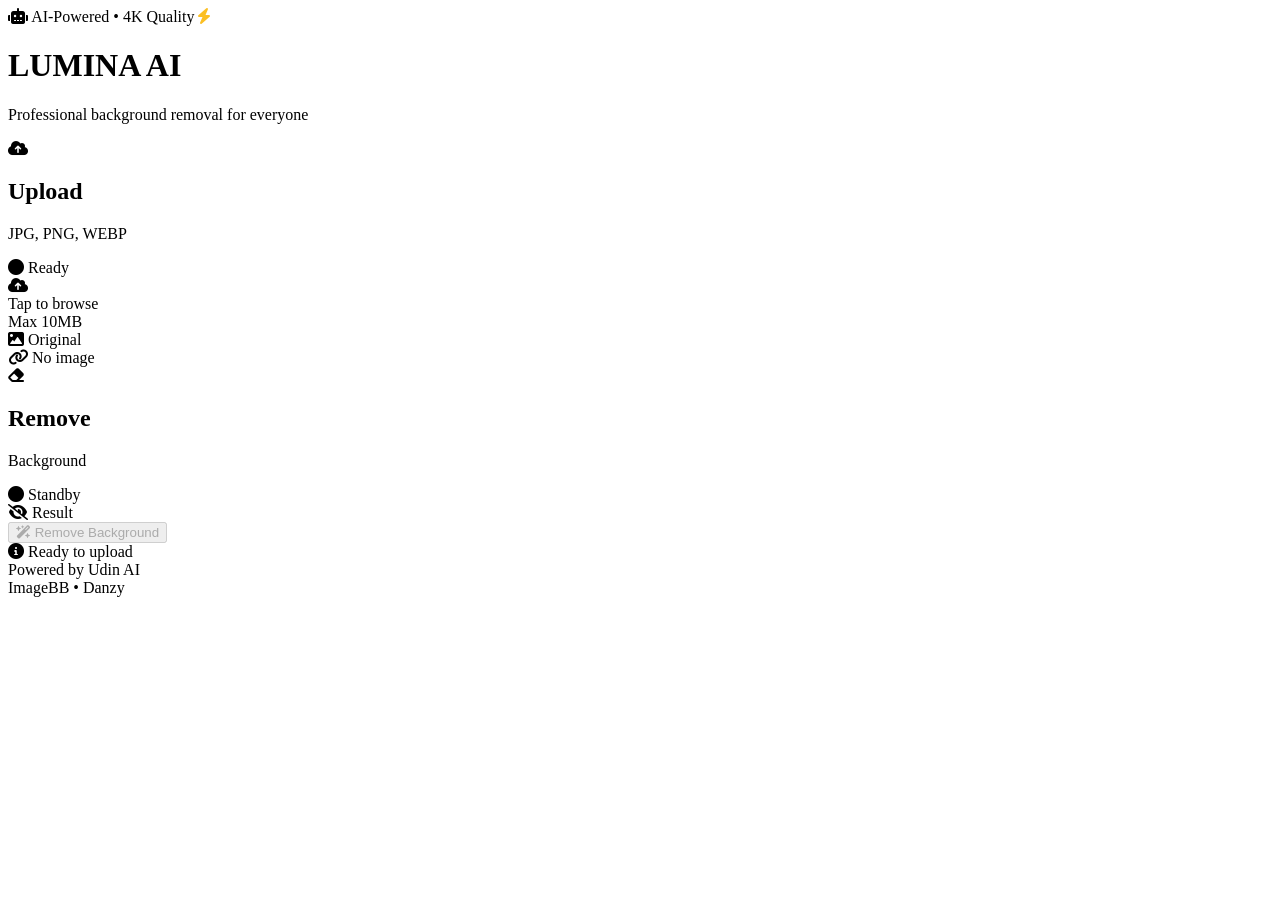
==== index.html @ 17871f69 "Update and rename Index.html to index.html" ====
<!DOCTYPE html>
<html lang="id">
<head>
    <meta charset="UTF-8">
    <meta name="viewport" content="width=device-width, initial-scale=1.0, maximum-scale=1.0, user-scalable=yes">
    <title>LUMINA - AI Background Remover</title>
    
    <!-- Font Awesome 6 -->
    <link rel="stylesheet" href="https://cdnjs.cloudflare.com/ajax/libs/font-awesome/6.0.0-beta3/css/all.min.css">
    <!-- Google Fonts -->
    <link href="https://fonts.googleapis.com/css2?family=Inter:wght@300;400;500;600;700;800&family=Plus+Jakarta+Sans:wght@300;400;500;600;700;800&display=swap" rel="stylesheet">
    <!-- Custom CSS -->
    <link rel="stylesheet" href="styles.css">
</head>
<body>
    <div class="orb orb-1"></div>
    <div class="orb orb-2"></div>

    <div class="container">
        <div class="header">
            <div class="header-badge">
                <i class="fas fa-robot"></i>
                <span>AI-Powered • 4K Quality</span>
                <i class="fas fa-bolt" style="color: #fbbf24;"></i>
            </div>
            <h1>LUMINA AI</h1>
            <p>Professional background removal for everyone</p>
        </div>

        <div class="grid-panel">
            <!-- Left Card: Upload -->
            <div class="card">
                <div class="card-header">
                    <div class="card-title">
                        <div class="card-icon">
                            <i class="fas fa-cloud-arrow-up"></i>
                        </div>
                        <div>
                            <h2>Upload</h2>
                            <p>JPG, PNG, WEBP</p>
                        </div>
                    </div>
                    <div class="card-status status-standby" id="uploadStatus">
                        <i class="fas fa-circle"></i>
                        <span id="uploadStatusText">Ready</span>
                    </div>
                </div>

                <input type="file" id="fileInput" accept="image/*" hidden>

                <div class="upload-area" id="dropZone">
                    <i class="fas fa-cloud-upload-alt"></i>
                    <div class="text">Tap to browse</div>
                    <div class="small">Max 10MB</div>
                </div>

                <div class="preview-container">
                    <div class="preview-box" id="originalPreview">
                        <div class="placeholder-preview">
                            <i class="fas fa-image"></i>
                            <span>Original</span>
                        </div>
                    </div>
                </div>

                <div class="url-badge" id="urlBadge">
                    <i class="fas fa-link"></i>
                    <span id="urlText">No image</span>
                </div>
            </div>

            <!-- Right Card: Result -->
            <div class="card">
                <div class="card-header">
                    <div class="card-title">
                        <div class="card-icon">
                            <i class="fas fa-eraser"></i>
                        </div>
                        <div>
                            <h2>Remove</h2>
                            <p>Background</p>
                        </div>
                    </div>
                    <div class="card-status status-standby" id="processStatus">
                        <i class="fas fa-circle"></i>
                        <span id="processStatusText">Standby</span>
                    </div>
                </div>

                <div class="preview-container">
                    <div class="preview-box" id="resultPreview">
                        <div class="placeholder-preview">
                            <i class="fas fa-eye-slash"></i>
                            <span>Result</span>
                        </div>
                    </div>
                </div>

                <button class="btn btn-primary" id="processBtn" disabled>
                    <i class="fas fa-wand-magic-sparkles"></i>
                    Remove Background
                </button>

                <div class="status-message info" id="statusMsg">
                    <i class="fas fa-info-circle"></i>
                    <span id="statusText">Ready to upload</span>
                </div>

                <div id="downloadSection" style="display: none; text-align: center;">
                    <a id="downloadLink" class="download-btn" download="lumina-removed.png">
                        <i class="fas fa-download"></i>
                        Download PNG
                    </a>
                </div>
            </div>
        </div>

        <div class="footer">
            <div>Powered by <span>Udin AI</span></div>
            <div class="footer-divider"></div>
            <div>ImageBB • Danzy</div>
        </div>
    </div>

    <!-- Config & Script -->
    <script src="config.json" type="application/json" id="app-config"></script>
    <script src="script.js"></script>
</body>
</html>
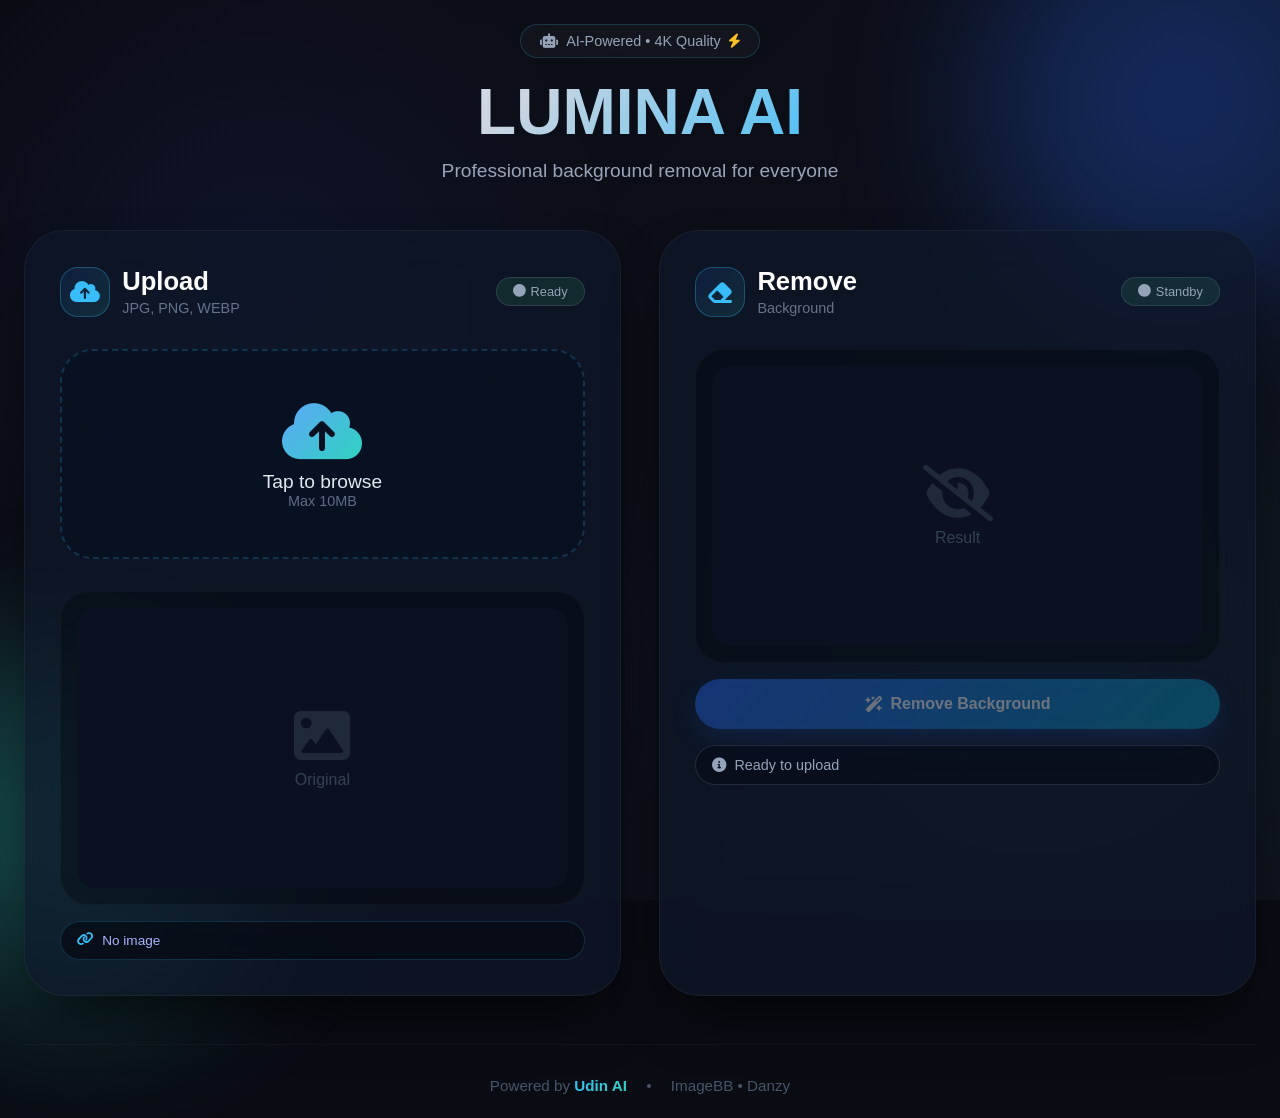
==== commit 52bd1abf: "Update index.html" ====
--- a/index.html
+++ b/index.html
@@ -4,13 +4,505 @@
     <meta charset="UTF-8">
     <meta name="viewport" content="width=device-width, initial-scale=1.0, maximum-scale=1.0, user-scalable=yes">
     <title>LUMINA - AI Background Remover</title>
-    
     <!-- Font Awesome 6 -->
     <link rel="stylesheet" href="https://cdnjs.cloudflare.com/ajax/libs/font-awesome/6.0.0-beta3/css/all.min.css">
     <!-- Google Fonts -->
     <link href="https://fonts.googleapis.com/css2?family=Inter:wght@300;400;500;600;700;800&family=Plus+Jakarta+Sans:wght@300;400;500;600;700;800&display=swap" rel="stylesheet">
-    <!-- Custom CSS -->
-    <link rel="stylesheet" href="styles.css">
+    <style>
+        * {
+            margin: 0;
+            padding: 0;
+            box-sizing: border-box;
+        }
+
+        body {
+            font-family: 'Plus Jakarta Sans', 'Inter', sans-serif;
+            background: #0a0c14;
+            min-height: 100vh;
+            display: flex;
+            flex-direction: column;
+            align-items: center;
+            justify-content: center;
+            padding: 1rem;
+            position: relative;
+            overflow-x: hidden;
+        }
+
+        /* Animated background */
+        body::before {
+            content: '';
+            position: fixed;
+            width: 100%;
+            height: 100%;
+            top: 0;
+            left: 0;
+            background: radial-gradient(circle at 20% 30%, rgba(46, 91, 255, 0.08) 0%, transparent 30%),
+                        radial-gradient(circle at 80% 70%, rgba(0, 255, 209, 0.06) 0%, transparent 35%),
+                        linear-gradient(135deg, #0a0c14 0%, #0f121c 100%);
+            pointer-events: none;
+            z-index: -1;
+        }
+
+        .orb {
+            position: fixed;
+            border-radius: 50%;
+            filter: blur(80px);
+            z-index: -1;
+            opacity: 0.3;
+        }
+
+        .orb-1 {
+            width: min(400px, 80vw);
+            height: min(400px, 80vw);
+            background: #2563eb;
+            top: -100px;
+            right: -100px;
+            animation: float 20s ease-in-out infinite;
+        }
+
+        .orb-2 {
+            width: min(350px, 70vw);
+            height: min(350px, 70vw);
+            background: #2dd4bf;
+            bottom: -100px;
+            left: -100px;
+            animation: float 15s ease-in-out infinite reverse;
+        }
+
+        @keyframes float {
+            0%, 100% { transform: translate(0, 0) scale(1); }
+            50% { transform: translate(30px, 30px) scale(1.1); }
+        }
+
+        .container {
+            max-width: 1300px;
+            width: 100%;
+            margin: 0 auto;
+            position: relative;
+            padding: 0.5rem;
+        }
+
+        /* Header */
+        .header {
+            text-align: center;
+            margin-bottom: clamp(1.5rem, 4vw, 3rem);
+        }
+
+        .header-badge {
+            display: inline-flex;
+            align-items: center;
+            gap: 8px;
+            background: rgba(255, 255, 255, 0.03);
+            backdrop-filter: blur(10px);
+            border: 1px solid rgba(56, 189, 248, 0.2);
+            border-radius: 100px;
+            padding: 0.5rem 1.2rem;
+            margin-bottom: 1.2rem;
+            color: #94a3b8;
+            font-weight: 500;
+            font-size: clamp(0.75rem, 2vw, 0.9rem);
+        }
+
+        .header h1 {
+            font-size: clamp(2.5rem, 8vw, 4rem);
+            font-weight: 800;
+            background: linear-gradient(135deg, #ffffff 0%, #cbd5e1 40%, #38bdf8 70%, #2dd4bf 100%);
+            -webkit-background-clip: text;
+            background-clip: text;
+            color: transparent;
+            line-height: 1.1;
+            margin-bottom: 0.8rem;
+        }
+
+        .header p {
+            color: #9aa4b8;
+            font-size: clamp(0.9rem, 3vw, 1.2rem);
+            max-width: 600px;
+            margin: 0 auto;
+            padding: 0 1rem;
+        }
+
+        /* Grid */
+        .grid-panel {
+            display: grid;
+            grid-template-columns: 1fr 1fr;
+            gap: clamp(1rem, 3vw, 2.5rem);
+            margin-bottom: clamp(1.5rem, 4vw, 3rem);
+        }
+
+        @media (max-width: 768px) {
+            .grid-panel {
+                grid-template-columns: 1fr;
+                gap: 1.2rem;
+            }
+        }
+
+        /* Card */
+        .card {
+            background: rgba(15, 23, 42, 0.7);
+            backdrop-filter: blur(20px);
+            border: 1px solid rgba(255, 255, 255, 0.05);
+            border-radius: clamp(1.5rem, 4vw, 2.5rem);
+            padding: clamp(1.2rem, 3vw, 2.2rem);
+            box-shadow: 0 30px 60px -20px rgba(0, 0, 0, 0.8);
+            width: 100%;
+        }
+
+        .card-header {
+            display: flex;
+            align-items: center;
+            justify-content: space-between;
+            margin-bottom: clamp(1rem, 2.5vw, 2rem);
+            flex-wrap: wrap;
+            gap: 0.8rem;
+        }
+
+        .card-title {
+            display: flex;
+            align-items: center;
+            gap: clamp(8px, 2vw, 12px);
+        }
+
+        .card-icon {
+            width: clamp(40px, 8vw, 50px);
+            height: clamp(40px, 8vw, 50px);
+            background: linear-gradient(135deg, #2563eb20, #2dd4bf20);
+            border: 1px solid rgba(56, 189, 248, 0.3);
+            border-radius: clamp(14px, 3vw, 18px);
+            display: flex;
+            align-items: center;
+            justify-content: center;
+            font-size: clamp(1.2rem, 4vw, 1.5rem);
+            color: #38bdf8;
+        }
+
+        .card-title h2 {
+            color: white;
+            font-size: clamp(1.2rem, 4vw, 1.6rem);
+            font-weight: 600;
+        }
+
+        .card-title p {
+            color: #64748b;
+            font-size: clamp(0.75rem, 2vw, 0.9rem);
+            margin-top: 0.2rem;
+        }
+
+        .card-status {
+            background: rgba(74, 222, 128, 0.1);
+            border: 1px solid rgba(74, 222, 128, 0.2);
+            border-radius: 100px;
+            padding: 0.4rem 1rem;
+            font-size: clamp(0.7rem, 2vw, 0.8rem);
+            font-weight: 500;
+            display: flex;
+            align-items: center;
+            gap: 5px;
+            white-space: nowrap;
+        }
+
+        /* Status colors */
+        .status-ready {
+            color: #4ade80;
+            border-color: #4ade8030;
+        }
+        .status-uploading {
+            color: #fbbf24;
+            border-color: #fbbf2430;
+        }
+        .status-processing {
+            color: #fbbf24;
+            border-color: #fbbf2430;
+        }
+        .status-error {
+            color: #f87171;
+            border-color: #f8717130;
+        }
+        .status-standby {
+            color: #94a3b8;
+            border-color: #94a3b830;
+        }
+
+        /* Upload Area */
+        .upload-area {
+            border: 2px dashed rgba(56, 189, 248, 0.2);
+            border-radius: clamp(1.2rem, 4vw, 2rem);
+            padding: clamp(1.5rem, 5vw, 3rem) clamp(1rem, 3vw, 1.5rem);
+            text-align: center;
+            cursor: pointer;
+            transition: all 0.3s ease;
+            background: rgba(2, 10, 25, 0.3);
+            margin-bottom: clamp(1rem, 3vw, 2rem);
+            -webkit-tap-highlight-color: transparent;
+        }
+
+        .upload-area:active {
+            transform: scale(0.98);
+            background: rgba(56, 189, 248, 0.1);
+        }
+
+        .upload-area i {
+            font-size: clamp(2.5rem, 8vw, 4rem);
+            background: linear-gradient(135deg, #60a5fa, #2dd4bf);
+            -webkit-background-clip: text;
+            background-clip: text;
+            color: transparent;
+            margin-bottom: 0.5rem;
+        }
+
+        .upload-area .text {
+            color: #e2e8f0;
+            font-size: clamp(0.9rem, 3vw, 1.2rem);
+            font-weight: 500;
+        }
+
+        .upload-area .small {
+            color: #5f6c86;
+            font-size: clamp(0.7rem, 2.5vw, 0.9rem);
+        }
+
+        /* Preview */
+        .preview-container {
+            background: rgba(0, 0, 0, 0.3);
+            border-radius: clamp(1.2rem, 4vw, 1.8rem);
+            padding: clamp(0.5rem, 2vw, 1rem);
+            border: 1px solid rgba(255, 255, 255, 0.03);
+            width: 100%;
+        }
+
+        .preview-box {
+            aspect-ratio: 1 / 1;
+            width: 100%;
+            max-height: 280px;
+            border-radius: clamp(0.8rem, 3vw, 1.2rem);
+            overflow: hidden;
+            background: #0b1120;
+            display: flex;
+            align-items: center;
+            justify-content: center;
+        }
+
+        .preview-box img {
+            max-width: 100%;
+            max-height: 100%;
+            width: auto;
+            height: auto;
+            object-fit: contain;
+        }
+
+        .placeholder-preview {
+            display: flex;
+            flex-direction: column;
+            align-items: center;
+            color: #334155;
+            gap: 0.5rem;
+            text-align: center;
+            padding: 1rem;
+        }
+
+        .placeholder-preview i {
+            font-size: clamp(2rem, 8vw, 3.5rem);
+            opacity: 0.5;
+        }
+
+        /* URL Badge */
+        .url-badge {
+            background: rgba(0, 0, 0, 0.4);
+            backdrop-filter: blur(10px);
+            border: 1px solid rgba(56, 189, 248, 0.2);
+            border-radius: 100px;
+            padding: 0.7rem 1rem;
+            margin-top: 1rem;
+            display: flex;
+            align-items: center;
+            gap: 8px;
+            color: #a5b4fc;
+            font-size: clamp(0.7rem, 2.5vw, 0.85rem);
+            width: 100%;
+        }
+
+        .url-badge i {
+            color: #38bdf8;
+            flex-shrink: 0;
+        }
+
+        .url-badge span {
+            flex: 1;
+            overflow: hidden;
+            text-overflow: ellipsis;
+            white-space: nowrap;
+        }
+
+        .url-badge.success {
+            border-color: #4ade80;
+            background: rgba(74, 222, 128, 0.05);
+        }
+
+        /* Button */
+        .btn {
+            background: rgba(15, 23, 42, 0.8);
+            backdrop-filter: blur(10px);
+            border: 1px solid rgba(255, 255, 255, 0.05);
+            color: white;
+            padding: clamp(0.8rem, 3vw, 1rem) clamp(1rem, 4vw, 2rem);
+            border-radius: 100px;
+            font-weight: 600;
+            font-size: clamp(0.9rem, 3.5vw, 1rem);
+            cursor: pointer;
+            transition: all 0.2s ease;
+            display: inline-flex;
+            align-items: center;
+            justify-content: center;
+            gap: 8px;
+            width: 100%;
+            min-height: 48px;
+            border: none;
+            margin-top: 1rem;
+        }
+
+        .btn-primary {
+            background: linear-gradient(135deg, #2563eb, #0891b2);
+            box-shadow: 0 10px 30px -5px #2563eb80;
+        }
+
+        .btn-primary:not(:disabled):hover {
+            background: linear-gradient(135deg, #3b82f6, #06b6d4);
+            transform: translateY(-2px);
+        }
+
+        .btn-primary:not(:disabled):active {
+            transform: scale(0.97);
+        }
+
+        .btn:disabled {
+            opacity: 0.4;
+            cursor: not-allowed;
+            pointer-events: none;
+        }
+
+        /* Spinner */
+        .spinner {
+            width: clamp(20px, 5vw, 24px);
+            height: clamp(20px, 5vw, 24px);
+            border: 3px solid rgba(255, 255, 255, 0.1);
+            border-radius: 50%;
+            border-top-color: #38bdf8;
+            border-right-color: #2dd4bf;
+            animation: spin 0.8s linear infinite;
+        }
+
+        .spinner-lg {
+            width: clamp(40px, 10vw, 50px);
+            height: clamp(40px, 10vw, 50px);
+            border-width: 4px;
+        }
+
+        @keyframes spin {
+            to { transform: rotate(360deg); }
+        }
+
+        /* Result Image */
+        .result-image {
+            max-width: 100%;
+            max-height: 100%;
+            width: auto;
+            height: auto;
+            object-fit: contain;
+        }
+
+        /* Download Button */
+        .download-btn {
+            background: linear-gradient(135deg, #1e293b, #0f172a);
+            border: 1px solid #2dd4bf;
+            color: white;
+            border-radius: 100px;
+            padding: clamp(0.7rem, 3vw, 0.9rem) clamp(1.2rem, 4vw, 2rem);
+            font-size: clamp(0.85rem, 3vw, 1rem);
+            font-weight: 600;
+            display: inline-flex;
+            align-items: center;
+            justify-content: center;
+            gap: 8px;
+            cursor: pointer;
+            transition: all 0.2s;
+            margin-top: 1rem;
+            text-decoration: none;
+            min-width: 160px;
+            min-height: 44px;
+        }
+
+        .download-btn:active {
+            background: #2dd4bf20;
+            transform: scale(0.96);
+        }
+
+        /* Status Message */
+        .status-message {
+            margin-top: 1rem;
+            padding: 0.7rem 1rem;
+            border-radius: 100px;
+            font-size: clamp(0.8rem, 2.5vw, 0.9rem);
+            display: flex;
+            align-items: center;
+            gap: 8px;
+            background: rgba(0, 0, 0, 0.3);
+            backdrop-filter: blur(10px);
+            border: 1px solid rgba(255, 255, 255, 0.05);
+            width: 100%;
+        }
+
+        .status-message.success {
+            color: #4ade80;
+            border-color: #4ade8030;
+        }
+
+        .status-message.error {
+            color: #f87171;
+            border-color: #f8717130;
+        }
+
+        .status-message.info {
+            color: #94a3b8;
+            border-color: #94a3b830;
+        }
+
+        /* Footer */
+        .footer {
+            text-align: center;
+            margin-top: clamp(1.5rem, 5vw, 3rem);
+            padding-top: clamp(1rem, 3vw, 2rem);
+            border-top: 1px solid rgba(255, 255, 255, 0.03);
+            display: flex;
+            align-items: center;
+            justify-content: center;
+            gap: clamp(8px, 2vw, 20px);
+            color: #475569;
+            font-size: clamp(0.7rem, 2.5vw, 0.95rem);
+            flex-wrap: wrap;
+        }
+
+        .footer span {
+            background: linear-gradient(135deg, #38bdf8, #2dd4bf);
+            -webkit-background-clip: text;
+            background-clip: text;
+            color: transparent;
+            font-weight: 700;
+        }
+
+        .footer-divider {
+            width: 4px;
+            height: 4px;
+            background: #475569;
+            border-radius: 50%;
+        }
+
+        @media (max-width: 360px) {
+            .card-header {
+                flex-direction: column;
+                align-items: flex-start;
+            }
+        }
+    </style>
 </head>
 <body>
     <div class="orb orb-1"></div>
@@ -122,8 +614,323 @@
         </div>
     </div>
 
-    <!-- Config & Script -->
-    <script src="config.json" type="application/json" id="app-config"></script>
-    <script src="script.js"></script>
+    <script>
+        (function() {
+            // Konfigurasi
+            const IMGBB_API_KEY = '3db9b8e60b427496c632c2ad04a2fb7e';
+            const REMOVE_BG_API = 'https://api.danzy.web.id/api/maker/removebg?url=';
+            
+            // DOM Elements
+            const fileInput = document.getElementById('fileInput');
+            const dropZone = document.getElementById('dropZone');
+            const originalPreview = document.getElementById('originalPreview');
+            const resultPreview = document.getElementById('resultPreview');
+            const processBtn = document.getElementById('processBtn');
+            const statusMsg = document.getElementById('statusMsg');
+            const statusText = document.getElementById('statusText');
+            const urlBadge = document.getElementById('urlBadge');
+            const urlText = document.getElementById('urlText');
+            const uploadStatus = document.getElementById('uploadStatus');
+            const uploadStatusText = document.getElementById('uploadStatusText');
+            const processStatus = document.getElementById('processStatus');
+            const processStatusText = document.getElementById('processStatusText');
+            const downloadSection = document.getElementById('downloadSection');
+            const downloadLink = document.getElementById('downloadLink');
+
+            // State
+            let selectedFile = null;
+            let publicImageUrl = null;
+            let resultBlobUrl = null;
+            let isProcessing = false;
+
+            // Update status upload
+            function setUploadStatus(status, message) {
+                uploadStatus.className = 'card-status';
+                switch(status) {
+                    case 'ready':
+                        uploadStatus.classList.add('status-ready');
+                        uploadStatus.innerHTML = '<i class="fas fa-circle"></i><span>Ready</span>';
+                        break;
+                    case 'uploading':
+                        uploadStatus.classList.add('status-uploading');
+                        uploadStatus.innerHTML = '<i class="fas fa-spinner fa-pulse"></i><span>Uploading</span>';
+                        break;
+                    case 'error':
+                        uploadStatus.classList.add('status-error');
+                        uploadStatus.innerHTML = '<i class="fas fa-circle"></i><span>Error</span>';
+                        break;
+                }
+                if (message) uploadStatusText.textContent = message;
+            }
+
+            // Update status proses
+            function setProcessStatus(status, message) {
+                processStatus.className = 'card-status';
+                switch(status) {
+                    case 'standby':
+                        processStatus.classList.add('status-standby');
+                        processStatus.innerHTML = '<i class="fas fa-circle"></i><span>Standby</span>';
+                        break;
+                    case 'processing':
+                        processStatus.classList.add('status-processing');
+                        processStatus.innerHTML = '<i class="fas fa-spinner fa-pulse"></i><span>Processing</span>';
+                        break;
+                    case 'success':
+                        processStatus.classList.add('status-ready');
+                        processStatus.innerHTML = '<i class="fas fa-circle"></i><span>Done</span>';
+                        break;
+                    case 'error':
+                        processStatus.classList.add('status-error');
+                        processStatus.innerHTML = '<i class="fas fa-circle"></i><span>Error</span>';
+                        break;
+                }
+                if (message) processStatusText.textContent = message;
+            }
+
+            // Update main status message
+            function setMainStatus(type, message) {
+                statusMsg.className = 'status-message ' + type;
+                statusText.textContent = message;
+                
+                const icon = {
+                    success: 'fa-check-circle',
+                    error: 'fa-times-circle',
+                    info: 'fa-info-circle'
+                }[type] || 'fa-info-circle';
+                
+                statusMsg.innerHTML = `<i class="fas ${icon}"></i><span>${message}</span>`;
+            }
+
+            // Upload ke ImageBB
+            async function uploadToImageBB(file) {
+                const formData = new FormData();
+                formData.append('image', file);
+
+                const response = await fetch(`https://api.imgbb.com/1/upload?key=${IMGBB_API_KEY}`, {
+                    method: 'POST',
+                    body: formData
+                });
+
+                if (!response.ok) {
+                    throw new Error(`HTTP ${response.status}`);
+                }
+
+                const data = await response.json();
+                
+                if (data.success) {
+                    return data.data.url;
+                } else {
+                    throw new Error(data.error?.message || 'Upload failed');
+                }
+            }
+
+            // Handle File
+            async function handleFile(file) {
+                // Validasi
+                if (!file.type.startsWith('image/')) {
+                    setMainStatus('error', 'Please select an image file');
+                    return;
+                }
+                if (file.size > 10 * 1024 * 1024) {
+                    setMainStatus('error', 'Max file size 10MB');
+                    return;
+                }
+
+                selectedFile = file;
+                
+                // Preview original
+                const reader = new FileReader();
+                reader.onload = (e) => {
+                    originalPreview.innerHTML = `<img src="${e.target.result}" alt="original">`;
+                };
+                reader.readAsDataURL(file);
+
+                // Reset result
+                resetResult();
+                
+                // Update UI
+                setMainStatus('info', 'Uploading to ImageBB...');
+                setUploadStatus('uploading');
+                urlText.innerText = 'Uploading...';
+                urlBadge.classList.remove('success');
+                processBtn.disabled = true;
+
+                try {
+                    const imageUrl = await uploadToImageBB(file);
+                    publicImageUrl = imageUrl;
+                    
+                    // Sukses
+                    urlText.innerText = '✓ Image ready';
+                    urlBadge.classList.add('success');
+                    setMainStatus('success', 'Image ready! Click remove background');
+                    setUploadStatus('ready');
+                    processBtn.disabled = false;
+                    
+                } catch (error) {
+                    console.error('Upload error:', error);
+                    setMainStatus('error', 'Upload failed: ' + (error.message || 'Unknown error'));
+                    setUploadStatus('error');
+                    urlText.innerText = 'Upload failed';
+                    publicImageUrl = null;
+                }
+            }
+
+            // Process Remove Background
+            async function processRemoveBackground() {
+                if (!publicImageUrl || isProcessing) {
+                    console.log('Cannot process:', { publicImageUrl, isProcessing });
+                    return;
+                }
+
+                isProcessing = true;
+                processBtn.disabled = true;
+                
+                // Update UI
+                setMainStatus('info', 'AI is removing background...');
+                setProcessStatus('processing');
+                resultPreview.innerHTML = `
+                    <div class="placeholder-preview">
+                        <div class="spinner spinner-lg"></div>
+                        <span>Processing...</span>
+                    </div>
+                `;
+                downloadSection.style.display = 'none';
+
+                try {
+                    const apiUrl = `${REMOVE_BG_API}${encodeURIComponent(publicImageUrl)}`;
+                    console.log('Calling API:', apiUrl);
+                    
+                    const controller = new AbortController();
+                    const timeout = setTimeout(() => controller.abort(), 30000);
+
+                    const response = await fetch(apiUrl, {
+                        signal: controller.signal,
+                        method: 'GET',
+                        mode: 'cors',
+                        headers: {
+                            'Accept': 'image/*'
+                        }
+                    });
+                    
+                    clearTimeout(timeout);
+
+                    if (!response.ok) {
+                        throw new Error(`API error (${response.status})`);
+                    }
+
+                    const contentType = response.headers.get('content-type');
+                    if (!contentType || !contentType.startsWith('image/')) {
+                        throw new Error('Invalid response format');
+                    }
+
+                    const blob = await response.blob();
+                    
+                    if (resultBlobUrl) {
+                        URL.revokeObjectURL(resultBlobUrl);
+                    }
+                    resultBlobUrl = URL.createObjectURL(blob);
+                    
+                    // Tampilkan hasil
+                    resultPreview.innerHTML = `<img src="${resultBlobUrl}" class="result-image" alt="removed background">`;
+                    
+                    // Siapkan download
+                    downloadLink.href = resultBlobUrl;
+                    downloadLink.download = `lumina-${Date.now()}.png`;
+                    downloadSection.style.display = 'block';
+                    
+                    // Update status
+                    setMainStatus('success', 'Background removed successfully!');
+                    setProcessStatus('success');
+                    
+                } catch (error) {
+                    console.error('Process error:', error);
+                    
+                    let errorMessage = 'Processing failed';
+                    if (error.name === 'AbortError') {
+                        errorMessage = 'Request timeout';
+                    } else if (error.message) {
+                        errorMessage = error.message;
+                    }
+                    
+                    setMainStatus('error', errorMessage);
+                    setProcessStatus('error');
+                    
+                    resultPreview.innerHTML = `
+                        <div class="placeholder-preview">
+                            <i class="fas fa-exclamation-triangle" style="color: #f87171;"></i>
+                            <span>Failed</span>
+                        </div>
+                    `;
+                } finally {
+                    isProcessing = false;
+                    if (publicImageUrl) {
+                        processBtn.disabled = false;
+                    }
+                }
+            }
+
+            // Reset result
+            function resetResult() {
+                resultPreview.innerHTML = `
+                    <div class="placeholder-preview">
+                        <i class="fas fa-eye-slash"></i>
+                        <span>Result</span>
+                    </div>
+                `;
+                downloadSection.style.display = 'none';
+                setProcessStatus('standby');
+                if (resultBlobUrl) {
+                    URL.revokeObjectURL(resultBlobUrl);
+                    resultBlobUrl = null;
+                }
+            }
+
+            // Event Listeners
+            dropZone.addEventListener('click', () => {
+                fileInput.click();
+            });
+
+            dropZone.addEventListener('dragover', (e) => {
+                e.preventDefault();
+                dropZone.style.borderColor = '#38bdf8';
+                dropZone.style.background = 'rgba(56, 189, 248, 0.1)';
+            });
+
+            dropZone.addEventListener('dragleave', () => {
+                dropZone.style.borderColor = 'rgba(56, 189, 248, 0.2)';
+                dropZone.style.background = 'rgba(2, 10, 25, 0.3)';
+            });
+
+            dropZone.addEventListener('drop', (e) => {
+                e.preventDefault();
+                dropZone.style.borderColor = 'rgba(56, 189, 248, 0.2)';
+                dropZone.style.background = 'rgba(2, 10, 25, 0.3)';
+                
+                if (e.dataTransfer.files.length > 0) {
+                    handleFile(e.dataTransfer.files[0]);
+                }
+            });
+
+            fileInput.addEventListener('change', (e) => {
+                if (e.target.files.length > 0) {
+                    handleFile(e.target.files[0]);
+                }
+            });
+
+            processBtn.addEventListener('click', (e) => {
+                e.preventDefault();
+                processRemoveBackground();
+            });
+
+            // Cleanup
+            window.addEventListener('beforeunload', () => {
+                if (resultBlobUrl) {
+                    URL.revokeObjectURL(resultBlobUrl);
+                }
+            });
+
+            console.log('App initialized');
+        })();
+    </script>
 </body>
 </html>
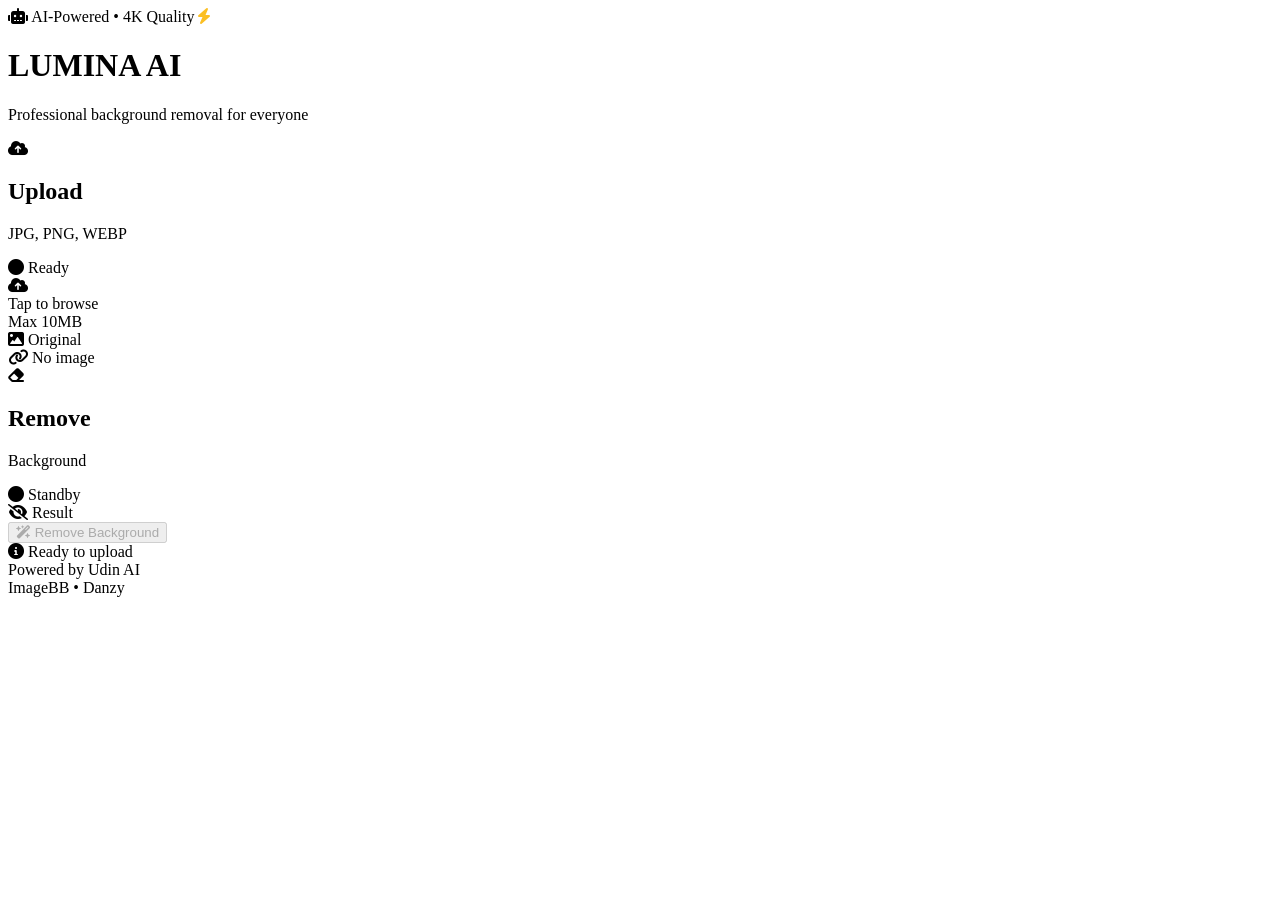
==== commit dbe58f61: "Create index.html" ====
--- a/index.html
+++ b/index.html
@@ -4,505 +4,13 @@
     <meta charset="UTF-8">
     <meta name="viewport" content="width=device-width, initial-scale=1.0, maximum-scale=1.0, user-scalable=yes">
     <title>LUMINA - AI Background Remover</title>
-    <!-- Font Awesome 6 -->
+    
+    <!-- Fonts & Icons -->
     <link rel="stylesheet" href="https://cdnjs.cloudflare.com/ajax/libs/font-awesome/6.0.0-beta3/css/all.min.css">
-    <!-- Google Fonts -->
     <link href="https://fonts.googleapis.com/css2?family=Inter:wght@300;400;500;600;700;800&family=Plus+Jakarta+Sans:wght@300;400;500;600;700;800&display=swap" rel="stylesheet">
-    <style>
-        * {
-            margin: 0;
-            padding: 0;
-            box-sizing: border-box;
-        }
-
-        body {
-            font-family: 'Plus Jakarta Sans', 'Inter', sans-serif;
-            background: #0a0c14;
-            min-height: 100vh;
-            display: flex;
-            flex-direction: column;
-            align-items: center;
-            justify-content: center;
-            padding: 1rem;
-            position: relative;
-            overflow-x: hidden;
-        }
-
-        /* Animated background */
-        body::before {
-            content: '';
-            position: fixed;
-            width: 100%;
-            height: 100%;
-            top: 0;
-            left: 0;
-            background: radial-gradient(circle at 20% 30%, rgba(46, 91, 255, 0.08) 0%, transparent 30%),
-                        radial-gradient(circle at 80% 70%, rgba(0, 255, 209, 0.06) 0%, transparent 35%),
-                        linear-gradient(135deg, #0a0c14 0%, #0f121c 100%);
-            pointer-events: none;
-            z-index: -1;
-        }
-
-        .orb {
-            position: fixed;
-            border-radius: 50%;
-            filter: blur(80px);
-            z-index: -1;
-            opacity: 0.3;
-        }
-
-        .orb-1 {
-            width: min(400px, 80vw);
-            height: min(400px, 80vw);
-            background: #2563eb;
-            top: -100px;
-            right: -100px;
-            animation: float 20s ease-in-out infinite;
-        }
-
-        .orb-2 {
-            width: min(350px, 70vw);
-            height: min(350px, 70vw);
-            background: #2dd4bf;
-            bottom: -100px;
-            left: -100px;
-            animation: float 15s ease-in-out infinite reverse;
-        }
-
-        @keyframes float {
-            0%, 100% { transform: translate(0, 0) scale(1); }
-            50% { transform: translate(30px, 30px) scale(1.1); }
-        }
-
-        .container {
-            max-width: 1300px;
-            width: 100%;
-            margin: 0 auto;
-            position: relative;
-            padding: 0.5rem;
-        }
-
-        /* Header */
-        .header {
-            text-align: center;
-            margin-bottom: clamp(1.5rem, 4vw, 3rem);
-        }
-
-        .header-badge {
-            display: inline-flex;
-            align-items: center;
-            gap: 8px;
-            background: rgba(255, 255, 255, 0.03);
-            backdrop-filter: blur(10px);
-            border: 1px solid rgba(56, 189, 248, 0.2);
-            border-radius: 100px;
-            padding: 0.5rem 1.2rem;
-            margin-bottom: 1.2rem;
-            color: #94a3b8;
-            font-weight: 500;
-            font-size: clamp(0.75rem, 2vw, 0.9rem);
-        }
-
-        .header h1 {
-            font-size: clamp(2.5rem, 8vw, 4rem);
-            font-weight: 800;
-            background: linear-gradient(135deg, #ffffff 0%, #cbd5e1 40%, #38bdf8 70%, #2dd4bf 100%);
-            -webkit-background-clip: text;
-            background-clip: text;
-            color: transparent;
-            line-height: 1.1;
-            margin-bottom: 0.8rem;
-        }
-
-        .header p {
-            color: #9aa4b8;
-            font-size: clamp(0.9rem, 3vw, 1.2rem);
-            max-width: 600px;
-            margin: 0 auto;
-            padding: 0 1rem;
-        }
-
-        /* Grid */
-        .grid-panel {
-            display: grid;
-            grid-template-columns: 1fr 1fr;
-            gap: clamp(1rem, 3vw, 2.5rem);
-            margin-bottom: clamp(1.5rem, 4vw, 3rem);
-        }
-
-        @media (max-width: 768px) {
-            .grid-panel {
-                grid-template-columns: 1fr;
-                gap: 1.2rem;
-            }
-        }
-
-        /* Card */
-        .card {
-            background: rgba(15, 23, 42, 0.7);
-            backdrop-filter: blur(20px);
-            border: 1px solid rgba(255, 255, 255, 0.05);
-            border-radius: clamp(1.5rem, 4vw, 2.5rem);
-            padding: clamp(1.2rem, 3vw, 2.2rem);
-            box-shadow: 0 30px 60px -20px rgba(0, 0, 0, 0.8);
-            width: 100%;
-        }
-
-        .card-header {
-            display: flex;
-            align-items: center;
-            justify-content: space-between;
-            margin-bottom: clamp(1rem, 2.5vw, 2rem);
-            flex-wrap: wrap;
-            gap: 0.8rem;
-        }
-
-        .card-title {
-            display: flex;
-            align-items: center;
-            gap: clamp(8px, 2vw, 12px);
-        }
-
-        .card-icon {
-            width: clamp(40px, 8vw, 50px);
-            height: clamp(40px, 8vw, 50px);
-            background: linear-gradient(135deg, #2563eb20, #2dd4bf20);
-            border: 1px solid rgba(56, 189, 248, 0.3);
-            border-radius: clamp(14px, 3vw, 18px);
-            display: flex;
-            align-items: center;
-            justify-content: center;
-            font-size: clamp(1.2rem, 4vw, 1.5rem);
-            color: #38bdf8;
-        }
-
-        .card-title h2 {
-            color: white;
-            font-size: clamp(1.2rem, 4vw, 1.6rem);
-            font-weight: 600;
-        }
-
-        .card-title p {
-            color: #64748b;
-            font-size: clamp(0.75rem, 2vw, 0.9rem);
-            margin-top: 0.2rem;
-        }
-
-        .card-status {
-            background: rgba(74, 222, 128, 0.1);
-            border: 1px solid rgba(74, 222, 128, 0.2);
-            border-radius: 100px;
-            padding: 0.4rem 1rem;
-            font-size: clamp(0.7rem, 2vw, 0.8rem);
-            font-weight: 500;
-            display: flex;
-            align-items: center;
-            gap: 5px;
-            white-space: nowrap;
-        }
-
-        /* Status colors */
-        .status-ready {
-            color: #4ade80;
-            border-color: #4ade8030;
-        }
-        .status-uploading {
-            color: #fbbf24;
-            border-color: #fbbf2430;
-        }
-        .status-processing {
-            color: #fbbf24;
-            border-color: #fbbf2430;
-        }
-        .status-error {
-            color: #f87171;
-            border-color: #f8717130;
-        }
-        .status-standby {
-            color: #94a3b8;
-            border-color: #94a3b830;
-        }
-
-        /* Upload Area */
-        .upload-area {
-            border: 2px dashed rgba(56, 189, 248, 0.2);
-            border-radius: clamp(1.2rem, 4vw, 2rem);
-            padding: clamp(1.5rem, 5vw, 3rem) clamp(1rem, 3vw, 1.5rem);
-            text-align: center;
-            cursor: pointer;
-            transition: all 0.3s ease;
-            background: rgba(2, 10, 25, 0.3);
-            margin-bottom: clamp(1rem, 3vw, 2rem);
-            -webkit-tap-highlight-color: transparent;
-        }
-
-        .upload-area:active {
-            transform: scale(0.98);
-            background: rgba(56, 189, 248, 0.1);
-        }
-
-        .upload-area i {
-            font-size: clamp(2.5rem, 8vw, 4rem);
-            background: linear-gradient(135deg, #60a5fa, #2dd4bf);
-            -webkit-background-clip: text;
-            background-clip: text;
-            color: transparent;
-            margin-bottom: 0.5rem;
-        }
-
-        .upload-area .text {
-            color: #e2e8f0;
-            font-size: clamp(0.9rem, 3vw, 1.2rem);
-            font-weight: 500;
-        }
-
-        .upload-area .small {
-            color: #5f6c86;
-            font-size: clamp(0.7rem, 2.5vw, 0.9rem);
-        }
-
-        /* Preview */
-        .preview-container {
-            background: rgba(0, 0, 0, 0.3);
-            border-radius: clamp(1.2rem, 4vw, 1.8rem);
-            padding: clamp(0.5rem, 2vw, 1rem);
-            border: 1px solid rgba(255, 255, 255, 0.03);
-            width: 100%;
-        }
-
-        .preview-box {
-            aspect-ratio: 1 / 1;
-            width: 100%;
-            max-height: 280px;
-            border-radius: clamp(0.8rem, 3vw, 1.2rem);
-            overflow: hidden;
-            background: #0b1120;
-            display: flex;
-            align-items: center;
-            justify-content: center;
-        }
-
-        .preview-box img {
-            max-width: 100%;
-            max-height: 100%;
-            width: auto;
-            height: auto;
-            object-fit: contain;
-        }
-
-        .placeholder-preview {
-            display: flex;
-            flex-direction: column;
-            align-items: center;
-            color: #334155;
-            gap: 0.5rem;
-            text-align: center;
-            padding: 1rem;
-        }
-
-        .placeholder-preview i {
-            font-size: clamp(2rem, 8vw, 3.5rem);
-            opacity: 0.5;
-        }
-
-        /* URL Badge */
-        .url-badge {
-            background: rgba(0, 0, 0, 0.4);
-            backdrop-filter: blur(10px);
-            border: 1px solid rgba(56, 189, 248, 0.2);
-            border-radius: 100px;
-            padding: 0.7rem 1rem;
-            margin-top: 1rem;
-            display: flex;
-            align-items: center;
-            gap: 8px;
-            color: #a5b4fc;
-            font-size: clamp(0.7rem, 2.5vw, 0.85rem);
-            width: 100%;
-        }
-
-        .url-badge i {
-            color: #38bdf8;
-            flex-shrink: 0;
-        }
-
-        .url-badge span {
-            flex: 1;
-            overflow: hidden;
-            text-overflow: ellipsis;
-            white-space: nowrap;
-        }
-
-        .url-badge.success {
-            border-color: #4ade80;
-            background: rgba(74, 222, 128, 0.05);
-        }
-
-        /* Button */
-        .btn {
-            background: rgba(15, 23, 42, 0.8);
-            backdrop-filter: blur(10px);
-            border: 1px solid rgba(255, 255, 255, 0.05);
-            color: white;
-            padding: clamp(0.8rem, 3vw, 1rem) clamp(1rem, 4vw, 2rem);
-            border-radius: 100px;
-            font-weight: 600;
-            font-size: clamp(0.9rem, 3.5vw, 1rem);
-            cursor: pointer;
-            transition: all 0.2s ease;
-            display: inline-flex;
-            align-items: center;
-            justify-content: center;
-            gap: 8px;
-            width: 100%;
-            min-height: 48px;
-            border: none;
-            margin-top: 1rem;
-        }
-
-        .btn-primary {
-            background: linear-gradient(135deg, #2563eb, #0891b2);
-            box-shadow: 0 10px 30px -5px #2563eb80;
-        }
-
-        .btn-primary:not(:disabled):hover {
-            background: linear-gradient(135deg, #3b82f6, #06b6d4);
-            transform: translateY(-2px);
-        }
-
-        .btn-primary:not(:disabled):active {
-            transform: scale(0.97);
-        }
-
-        .btn:disabled {
-            opacity: 0.4;
-            cursor: not-allowed;
-            pointer-events: none;
-        }
-
-        /* Spinner */
-        .spinner {
-            width: clamp(20px, 5vw, 24px);
-            height: clamp(20px, 5vw, 24px);
-            border: 3px solid rgba(255, 255, 255, 0.1);
-            border-radius: 50%;
-            border-top-color: #38bdf8;
-            border-right-color: #2dd4bf;
-            animation: spin 0.8s linear infinite;
-        }
-
-        .spinner-lg {
-            width: clamp(40px, 10vw, 50px);
-            height: clamp(40px, 10vw, 50px);
-            border-width: 4px;
-        }
-
-        @keyframes spin {
-            to { transform: rotate(360deg); }
-        }
-
-        /* Result Image */
-        .result-image {
-            max-width: 100%;
-            max-height: 100%;
-            width: auto;
-            height: auto;
-            object-fit: contain;
-        }
-
-        /* Download Button */
-        .download-btn {
-            background: linear-gradient(135deg, #1e293b, #0f172a);
-            border: 1px solid #2dd4bf;
-            color: white;
-            border-radius: 100px;
-            padding: clamp(0.7rem, 3vw, 0.9rem) clamp(1.2rem, 4vw, 2rem);
-            font-size: clamp(0.85rem, 3vw, 1rem);
-            font-weight: 600;
-            display: inline-flex;
-            align-items: center;
-            justify-content: center;
-            gap: 8px;
-            cursor: pointer;
-            transition: all 0.2s;
-            margin-top: 1rem;
-            text-decoration: none;
-            min-width: 160px;
-            min-height: 44px;
-        }
-
-        .download-btn:active {
-            background: #2dd4bf20;
-            transform: scale(0.96);
-        }
-
-        /* Status Message */
-        .status-message {
-            margin-top: 1rem;
-            padding: 0.7rem 1rem;
-            border-radius: 100px;
-            font-size: clamp(0.8rem, 2.5vw, 0.9rem);
-            display: flex;
-            align-items: center;
-            gap: 8px;
-            background: rgba(0, 0, 0, 0.3);
-            backdrop-filter: blur(10px);
-            border: 1px solid rgba(255, 255, 255, 0.05);
-            width: 100%;
-        }
-
-        .status-message.success {
-            color: #4ade80;
-            border-color: #4ade8030;
-        }
-
-        .status-message.error {
-            color: #f87171;
-            border-color: #f8717130;
-        }
-
-        .status-message.info {
-            color: #94a3b8;
-            border-color: #94a3b830;
-        }
-
-        /* Footer */
-        .footer {
-            text-align: center;
-            margin-top: clamp(1.5rem, 5vw, 3rem);
-            padding-top: clamp(1rem, 3vw, 2rem);
-            border-top: 1px solid rgba(255, 255, 255, 0.03);
-            display: flex;
-            align-items: center;
-            justify-content: center;
-            gap: clamp(8px, 2vw, 20px);
-            color: #475569;
-            font-size: clamp(0.7rem, 2.5vw, 0.95rem);
-            flex-wrap: wrap;
-        }
-
-        .footer span {
-            background: linear-gradient(135deg, #38bdf8, #2dd4bf);
-            -webkit-background-clip: text;
-            background-clip: text;
-            color: transparent;
-            font-weight: 700;
-        }
-
-        .footer-divider {
-            width: 4px;
-            height: 4px;
-            background: #475569;
-            border-radius: 50%;
-        }
-
-        @media (max-width: 360px) {
-            .card-header {
-                flex-direction: column;
-                align-items: flex-start;
-            }
-        }
-    </style>
+    
+    <!-- Custom CSS -->
+    <link rel="stylesheet" href="styles.css">
 </head>
 <body>
     <div class="orb orb-1"></div>
@@ -614,323 +122,8 @@
         </div>
     </div>
 
-    <script>
-        (function() {
-            // Konfigurasi
-            const IMGBB_API_KEY = '3db9b8e60b427496c632c2ad04a2fb7e';
-            const REMOVE_BG_API = 'https://api.danzy.web.id/api/maker/removebg?url=';
-            
-            // DOM Elements
-            const fileInput = document.getElementById('fileInput');
-            const dropZone = document.getElementById('dropZone');
-            const originalPreview = document.getElementById('originalPreview');
-            const resultPreview = document.getElementById('resultPreview');
-            const processBtn = document.getElementById('processBtn');
-            const statusMsg = document.getElementById('statusMsg');
-            const statusText = document.getElementById('statusText');
-            const urlBadge = document.getElementById('urlBadge');
-            const urlText = document.getElementById('urlText');
-            const uploadStatus = document.getElementById('uploadStatus');
-            const uploadStatusText = document.getElementById('uploadStatusText');
-            const processStatus = document.getElementById('processStatus');
-            const processStatusText = document.getElementById('processStatusText');
-            const downloadSection = document.getElementById('downloadSection');
-            const downloadLink = document.getElementById('downloadLink');
-
-            // State
-            let selectedFile = null;
-            let publicImageUrl = null;
-            let resultBlobUrl = null;
-            let isProcessing = false;
-
-            // Update status upload
-            function setUploadStatus(status, message) {
-                uploadStatus.className = 'card-status';
-                switch(status) {
-                    case 'ready':
-                        uploadStatus.classList.add('status-ready');
-                        uploadStatus.innerHTML = '<i class="fas fa-circle"></i><span>Ready</span>';
-                        break;
-                    case 'uploading':
-                        uploadStatus.classList.add('status-uploading');
-                        uploadStatus.innerHTML = '<i class="fas fa-spinner fa-pulse"></i><span>Uploading</span>';
-                        break;
-                    case 'error':
-                        uploadStatus.classList.add('status-error');
-                        uploadStatus.innerHTML = '<i class="fas fa-circle"></i><span>Error</span>';
-                        break;
-                }
-                if (message) uploadStatusText.textContent = message;
-            }
-
-            // Update status proses
-            function setProcessStatus(status, message) {
-                processStatus.className = 'card-status';
-                switch(status) {
-                    case 'standby':
-                        processStatus.classList.add('status-standby');
-                        processStatus.innerHTML = '<i class="fas fa-circle"></i><span>Standby</span>';
-                        break;
-                    case 'processing':
-                        processStatus.classList.add('status-processing');
-                        processStatus.innerHTML = '<i class="fas fa-spinner fa-pulse"></i><span>Processing</span>';
-                        break;
-                    case 'success':
-                        processStatus.classList.add('status-ready');
-                        processStatus.innerHTML = '<i class="fas fa-circle"></i><span>Done</span>';
-                        break;
-                    case 'error':
-                        processStatus.classList.add('status-error');
-                        processStatus.innerHTML = '<i class="fas fa-circle"></i><span>Error</span>';
-                        break;
-                }
-                if (message) processStatusText.textContent = message;
-            }
-
-            // Update main status message
-            function setMainStatus(type, message) {
-                statusMsg.className = 'status-message ' + type;
-                statusText.textContent = message;
-                
-                const icon = {
-                    success: 'fa-check-circle',
-                    error: 'fa-times-circle',
-                    info: 'fa-info-circle'
-                }[type] || 'fa-info-circle';
-                
-                statusMsg.innerHTML = `<i class="fas ${icon}"></i><span>${message}</span>`;
-            }
-
-            // Upload ke ImageBB
-            async function uploadToImageBB(file) {
-                const formData = new FormData();
-                formData.append('image', file);
-
-                const response = await fetch(`https://api.imgbb.com/1/upload?key=${IMGBB_API_KEY}`, {
-                    method: 'POST',
-                    body: formData
-                });
-
-                if (!response.ok) {
-                    throw new Error(`HTTP ${response.status}`);
-                }
-
-                const data = await response.json();
-                
-                if (data.success) {
-                    return data.data.url;
-                } else {
-                    throw new Error(data.error?.message || 'Upload failed');
-                }
-            }
-
-            // Handle File
-            async function handleFile(file) {
-                // Validasi
-                if (!file.type.startsWith('image/')) {
-                    setMainStatus('error', 'Please select an image file');
-                    return;
-                }
-                if (file.size > 10 * 1024 * 1024) {
-                    setMainStatus('error', 'Max file size 10MB');
-                    return;
-                }
-
-                selectedFile = file;
-                
-                // Preview original
-                const reader = new FileReader();
-                reader.onload = (e) => {
-                    originalPreview.innerHTML = `<img src="${e.target.result}" alt="original">`;
-                };
-                reader.readAsDataURL(file);
-
-                // Reset result
-                resetResult();
-                
-                // Update UI
-                setMainStatus('info', 'Uploading to ImageBB...');
-                setUploadStatus('uploading');
-                urlText.innerText = 'Uploading...';
-                urlBadge.classList.remove('success');
-                processBtn.disabled = true;
-
-                try {
-                    const imageUrl = await uploadToImageBB(file);
-                    publicImageUrl = imageUrl;
-                    
-                    // Sukses
-                    urlText.innerText = '✓ Image ready';
-                    urlBadge.classList.add('success');
-                    setMainStatus('success', 'Image ready! Click remove background');
-                    setUploadStatus('ready');
-                    processBtn.disabled = false;
-                    
-                } catch (error) {
-                    console.error('Upload error:', error);
-                    setMainStatus('error', 'Upload failed: ' + (error.message || 'Unknown error'));
-                    setUploadStatus('error');
-                    urlText.innerText = 'Upload failed';
-                    publicImageUrl = null;
-                }
-            }
-
-            // Process Remove Background
-            async function processRemoveBackground() {
-                if (!publicImageUrl || isProcessing) {
-                    console.log('Cannot process:', { publicImageUrl, isProcessing });
-                    return;
-                }
-
-                isProcessing = true;
-                processBtn.disabled = true;
-                
-                // Update UI
-                setMainStatus('info', 'AI is removing background...');
-                setProcessStatus('processing');
-                resultPreview.innerHTML = `
-                    <div class="placeholder-preview">
-                        <div class="spinner spinner-lg"></div>
-                        <span>Processing...</span>
-                    </div>
-                `;
-                downloadSection.style.display = 'none';
-
-                try {
-                    const apiUrl = `${REMOVE_BG_API}${encodeURIComponent(publicImageUrl)}`;
-                    console.log('Calling API:', apiUrl);
-                    
-                    const controller = new AbortController();
-                    const timeout = setTimeout(() => controller.abort(), 30000);
-
-                    const response = await fetch(apiUrl, {
-                        signal: controller.signal,
-                        method: 'GET',
-                        mode: 'cors',
-                        headers: {
-                            'Accept': 'image/*'
-                        }
-                    });
-                    
-                    clearTimeout(timeout);
-
-                    if (!response.ok) {
-                        throw new Error(`API error (${response.status})`);
-                    }
-
-                    const contentType = response.headers.get('content-type');
-                    if (!contentType || !contentType.startsWith('image/')) {
-                        throw new Error('Invalid response format');
-                    }
-
-                    const blob = await response.blob();
-                    
-                    if (resultBlobUrl) {
-                        URL.revokeObjectURL(resultBlobUrl);
-                    }
-                    resultBlobUrl = URL.createObjectURL(blob);
-                    
-                    // Tampilkan hasil
-                    resultPreview.innerHTML = `<img src="${resultBlobUrl}" class="result-image" alt="removed background">`;
-                    
-                    // Siapkan download
-                    downloadLink.href = resultBlobUrl;
-                    downloadLink.download = `lumina-${Date.now()}.png`;
-                    downloadSection.style.display = 'block';
-                    
-                    // Update status
-                    setMainStatus('success', 'Background removed successfully!');
-                    setProcessStatus('success');
-                    
-                } catch (error) {
-                    console.error('Process error:', error);
-                    
-                    let errorMessage = 'Processing failed';
-                    if (error.name === 'AbortError') {
-                        errorMessage = 'Request timeout';
-                    } else if (error.message) {
-                        errorMessage = error.message;
-                    }
-                    
-                    setMainStatus('error', errorMessage);
-                    setProcessStatus('error');
-                    
-                    resultPreview.innerHTML = `
-                        <div class="placeholder-preview">
-                            <i class="fas fa-exclamation-triangle" style="color: #f87171;"></i>
-                            <span>Failed</span>
-                        </div>
-                    `;
-                } finally {
-                    isProcessing = false;
-                    if (publicImageUrl) {
-                        processBtn.disabled = false;
-                    }
-                }
-            }
-
-            // Reset result
-            function resetResult() {
-                resultPreview.innerHTML = `
-                    <div class="placeholder-preview">
-                        <i class="fas fa-eye-slash"></i>
-                        <span>Result</span>
-                    </div>
-                `;
-                downloadSection.style.display = 'none';
-                setProcessStatus('standby');
-                if (resultBlobUrl) {
-                    URL.revokeObjectURL(resultBlobUrl);
-                    resultBlobUrl = null;
-                }
-            }
-
-            // Event Listeners
-            dropZone.addEventListener('click', () => {
-                fileInput.click();
-            });
-
-            dropZone.addEventListener('dragover', (e) => {
-                e.preventDefault();
-                dropZone.style.borderColor = '#38bdf8';
-                dropZone.style.background = 'rgba(56, 189, 248, 0.1)';
-            });
-
-            dropZone.addEventListener('dragleave', () => {
-                dropZone.style.borderColor = 'rgba(56, 189, 248, 0.2)';
-                dropZone.style.background = 'rgba(2, 10, 25, 0.3)';
-            });
-
-            dropZone.addEventListener('drop', (e) => {
-                e.preventDefault();
-                dropZone.style.borderColor = 'rgba(56, 189, 248, 0.2)';
-                dropZone.style.background = 'rgba(2, 10, 25, 0.3)';
-                
-                if (e.dataTransfer.files.length > 0) {
-                    handleFile(e.dataTransfer.files[0]);
-                }
-            });
-
-            fileInput.addEventListener('change', (e) => {
-                if (e.target.files.length > 0) {
-                    handleFile(e.target.files[0]);
-                }
-            });
-
-            processBtn.addEventListener('click', (e) => {
-                e.preventDefault();
-                processRemoveBackground();
-            });
-
-            // Cleanup
-            window.addEventListener('beforeunload', () => {
-                if (resultBlobUrl) {
-                    URL.revokeObjectURL(resultBlobUrl);
-                }
-            });
-
-            console.log('App initialized');
-        })();
-    </script>
+    <!-- Config & Script -->
+    <script src="config.js"></script>
+    <script src="script.js"></script>
 </body>
 </html>
